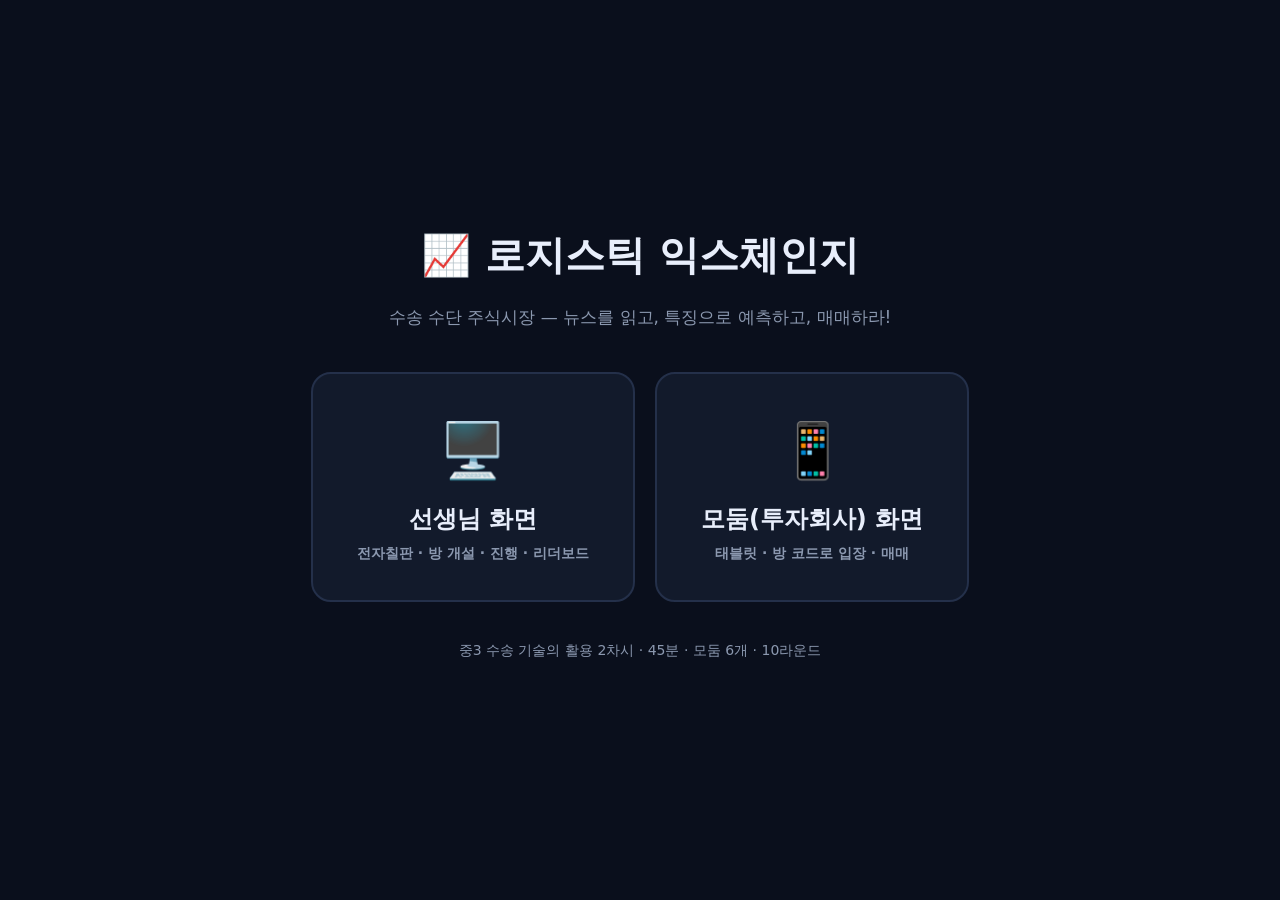
==== logistic-exchange/index.html @ 5c21dbdc "Add files via upload" ====
<!DOCTYPE html>
<html lang="ko">
<head>
<meta charset="UTF-8">
<meta name="viewport" content="width=device-width, initial-scale=1.0">
<title>로지스틱 익스체인지 📈 수송 주식시장</title>
<link rel="stylesheet" href="style.css">
</head>
<body>
<div class="role-wrap">
  <div>
    <h1 style="font-size:40px">📈 로지스틱 익스체인지</h1>
    <p class="muted" style="font-size:17px">수송 수단 주식시장 — 뉴스를 읽고, 특징으로 예측하고, 매매하라!</p>
  </div>
  <div class="role-btns">
    <a class="role-btn" href="teacher.html">
      <span class="big">🖥️</span>
      선생님 화면
      <span class="sub">전자칠판 · 방 개설 · 진행 · 리더보드</span>
    </a>
    <a class="role-btn" href="student.html">
      <span class="big">📱</span>
      모둠(투자회사) 화면
      <span class="sub">태블릿 · 방 코드로 입장 · 매매</span>
    </a>
  </div>
  <p class="muted">중3 수송 기술의 활용 2차시 · 45분 · 모둠 6개 · 10라운드</p>
</div>
</body>
</html>
---- logistic-exchange/style.css ----
/* ============================================================
   로지스틱 익스체인지 — 공통 스타일 (다크 트레이딩 테마)
   ============================================================ */
:root {
  --bg: #0a0f1c;
  --panel: #121a2b;
  --panel2: #182238;
  --line: #24304a;
  --text: #e8eefb;
  --dim: #8b98af;
  --green: #16c784;
  --red: #ea3943;
  --amber: #f5a524;
  --accent: #3b82f6;
  --radius: 14px;
}
* { box-sizing: border-box; -webkit-tap-highlight-color: transparent; }
html, body { margin: 0; padding: 0; }
body {
  background: var(--bg);
  color: var(--text);
  font-family: "Pretendard", "Noto Sans KR", "Malgun Gothic", system-ui, sans-serif;
  line-height: 1.5;
  min-height: 100vh;
}
h1, h2, h3 { margin: 0 0 .5em; font-weight: 800; }
button { font-family: inherit; }

.wrap { max-width: 1280px; margin: 0 auto; padding: 16px; }
.hidden { display: none !important; }

/* ---- 패널/카드 ---- */
.panel {
  background: var(--panel);
  border: 1px solid var(--line);
  border-radius: var(--radius);
  padding: 16px;
}
.panel + .panel { margin-top: 12px; }

/* ---- 버튼 ---- */
.btn {
  display: inline-block;
  background: var(--panel2);
  color: var(--text);
  border: 1px solid var(--line);
  border-radius: 12px;
  padding: 10px 18px;
  font-size: 16px;
  font-weight: 700;
  cursor: pointer;
  transition: transform .06s, background .15s, border-color .15s;
}
.btn:active { transform: scale(.97); }
.btn:hover { border-color: var(--accent); }
.btn:disabled { opacity: .35; cursor: not-allowed; }
.btn-primary { background: var(--accent); border-color: var(--accent); color: #fff; }
.btn-green { background: var(--green); border-color: var(--green); color: #04140d; }
.btn-red { background: var(--red); border-color: var(--red); color: #fff; }
.btn-amber { background: var(--amber); border-color: var(--amber); color: #201400; }
.btn-big { font-size: 22px; padding: 16px 28px; border-radius: 16px; }
.btn-huge { font-size: 30px; padding: 24px 40px; border-radius: 20px; }
.btn-ghost { background: transparent; }
.btn-sm { font-size: 13px; padding: 5px 10px; border-radius: 8px; }

/* ---- 입력 ---- */
input[type=text], input[type=number], input[type=tel], textarea, select {
  background: #0d1424;
  color: var(--text);
  border: 1px solid var(--line);
  border-radius: 10px;
  padding: 10px 12px;
  font-size: 16px;
  font-family: inherit;
  width: 100%;
}
input:focus, textarea:focus, select:focus { outline: 2px solid var(--accent); border-color: var(--accent); }
label { font-size: 13px; color: var(--dim); font-weight: 700; display: block; margin: 10px 0 4px; }

/* ---- 상단 바 ---- */
.topbar {
  display: flex; align-items: center; gap: 12px; flex-wrap: wrap;
  padding: 10px 16px;
  background: var(--panel);
  border-bottom: 1px solid var(--line);
  position: sticky; top: 0; z-index: 50;
}
.topbar .title { font-weight: 900; font-size: 18px; letter-spacing: .5px; }
.topbar .spacer { flex: 1; }
.chip {
  background: var(--panel2); border: 1px solid var(--line);
  border-radius: 999px; padding: 4px 12px; font-size: 14px; font-weight: 700;
  white-space: nowrap;
}
.chip b { color: var(--amber); }

/* 연결 상태 표시등 */
.conn { display: inline-flex; align-items: center; gap: 6px; font-size: 14px; font-weight: 700; }
.conn .dot { width: 12px; height: 12px; border-radius: 50%; background: var(--red); box-shadow: 0 0 8px var(--red); }
.conn.on .dot { background: var(--green); box-shadow: 0 0 8px var(--green); }

/* ---- 오프라인 배너 ---- */
.offline-banner {
  background: #3a1418; border: 1px solid var(--red); color: #ffd7da;
  border-radius: var(--radius); padding: 12px 16px; margin: 12px 0;
  font-weight: 700;
}
.offline-banner .row { display: flex; gap: 8px; margin-top: 8px; }
.offline-banner input { max-width: 160px; font-size: 20px; text-align: center; letter-spacing: 2px; }

/* ---- 뉴스 카드 ---- */
.news-grid { display: grid; grid-template-columns: repeat(3, 1fr); gap: 12px; }
@media (max-width: 820px) { .news-grid { grid-template-columns: 1fr; } }
.news-card {
  background: linear-gradient(160deg, var(--panel2), var(--panel));
  border: 1px solid var(--line);
  border-radius: var(--radius);
  padding: 14px 16px;
  position: relative;
  transition: opacity .5s, transform .4s, border-color .4s, box-shadow .4s;
  animation: popIn .35s ease both;
}
.news-card .tag {
  font-size: 12px; font-weight: 800; color: var(--amber);
  letter-spacing: 1px; margin-bottom: 4px;
}
.news-card h3 { font-size: 17px; margin: 0 0 6px; line-height: 1.35; }
.news-card p { font-size: 14px; color: var(--dim); margin: 0; }
.news-card.real {
  border-color: var(--amber);
  box-shadow: 0 0 24px rgba(245,165,36,.25);
  animation: shake .6s ease;
  transform: scale(1.03);
  z-index: 2;
}
.news-card.real .tag { color: var(--amber); }
.news-card.dummy { opacity: .38; filter: grayscale(.8); }
.news-card .noreact {
  margin-top: 8px; font-size: 13px; color: var(--dim);
  border-top: 1px dashed var(--line); padding-top: 6px;
}
.news-card.pickable { cursor: pointer; }
.news-card.picked { border-color: var(--accent); box-shadow: 0 0 16px rgba(59,130,246,.35); }
.news-card .pickmark {
  position: absolute; top: 10px; right: 12px; font-size: 20px;
}

/* ---- 해설 카드 ---- */
.note-card {
  background: #10233a; border: 1px solid var(--accent);
  border-radius: var(--radius); padding: 14px 16px; margin-top: 12px;
  animation: popIn .4s .3s ease both;
}
.note-card .h { font-size: 13px; font-weight: 800; color: var(--accent); letter-spacing: 1px; margin-bottom: 4px; }

/* ---- 가격 바 차트 ---- */
.price-board { display: grid; grid-template-columns: repeat(6, 1fr); gap: 10px; align-items: end; }
@media (max-width: 700px) { .price-board { grid-template-columns: repeat(3, 1fr); } }
.price-col { text-align: center; }
.price-col .barbox {
  height: 140px; display: flex; align-items: flex-end; justify-content: center;
}
.price-col .bar {
  width: 70%; border-radius: 8px 8px 0 0;
  background: linear-gradient(180deg, #35507e, #22314e);
  transition: height .8s cubic-bezier(.2,.8,.3,1), background .5s;
  min-height: 4px;
}
.price-col.up .bar { background: linear-gradient(180deg, var(--green), #0b5e40); }
.price-col.down .bar { background: linear-gradient(180deg, var(--red), #7b1d23); }
.price-col .emoji { font-size: 26px; }
.price-col .nm { font-size: 13px; color: var(--dim); font-weight: 700; }
.price-col .pr { font-size: 20px; font-weight: 900; font-variant-numeric: tabular-nums; }
.price-col .delta { font-size: 14px; font-weight: 800; min-height: 20px; }
.price-col.up .delta { color: var(--green); }
.price-col.down .delta { color: var(--red); }
.price-col.flat .delta { color: var(--dim); }

/* ---- 리더보드 ---- */
.lb-row {
  display: flex; align-items: center; gap: 10px;
  background: var(--panel2); border: 1px solid var(--line);
  border-radius: 12px; padding: 10px 14px; margin-bottom: 8px;
  transition: transform .5s;
  animation: popIn .3s ease both;
}
.lb-row .rank { font-size: 22px; font-weight: 900; width: 44px; color: var(--amber); }
.lb-row .name { font-size: 18px; font-weight: 800; flex: 1; }
.lb-row .hold { font-size: 13px; color: var(--dim); }
.lb-row .asset { font-size: 20px; font-weight: 900; font-variant-numeric: tabular-nums; }
.lb-row .move { width: 34px; text-align: center; font-weight: 900; }
.lb-row .move.up { color: var(--green); }
.lb-row .move.down { color: var(--red); }
.lb-row.first { border-color: var(--amber); box-shadow: 0 0 14px rgba(245,165,36,.2); }
.lb-row .ok { color: var(--green); font-size: 18px; }
.lb-row .wait { color: var(--dim); font-size: 13px; }

/* ---- 타이머 ---- */
.timer {
  font-size: 64px; font-weight: 900; text-align: center;
  font-variant-numeric: tabular-nums; letter-spacing: 2px;
  color: var(--green);
}
.timer.warn { color: var(--amber); }
.timer.danger { color: var(--red); animation: pulse 1s infinite; }
.timer-sm { font-size: 28px; }

/* ---- 종목 매매 카드 (학생) ---- */
.stock-grid { display: grid; grid-template-columns: repeat(2, 1fr); gap: 10px; }
@media (min-width: 900px) { .stock-grid { grid-template-columns: repeat(3, 1fr); } }
.stock-card {
  background: var(--panel2); border: 1px solid var(--line);
  border-radius: 12px; padding: 12px;
}
.stock-card .head { display: flex; align-items: center; gap: 8px; }
.stock-card .head .emoji { font-size: 26px; }
.stock-card .head .nm { font-weight: 800; font-size: 16px; flex: 1; }
.stock-card .head .pr { font-weight: 900; font-size: 18px; font-variant-numeric: tabular-nums; }
.stock-card .sub { font-size: 13px; color: var(--dim); margin: 4px 0 8px; display: flex; justify-content: space-between; }
.stock-card .pend { font-weight: 800; }
.stock-card .pend.buy { color: var(--green); }
.stock-card .pend.sell { color: var(--red); }
.stepper { display: flex; align-items: center; gap: 8px; }
.stepper button {
  width: 52px; height: 46px; font-size: 24px; font-weight: 900;
  border-radius: 10px; border: 1px solid var(--line);
  background: #0d1424; color: var(--text); cursor: pointer;
}
.stepper button:active { transform: scale(.94); }
.stepper .val { flex: 1; text-align: center; font-size: 20px; font-weight: 900; font-variant-numeric: tabular-nums; }
.stars-box { font-size: 12px; color: var(--amber); margin-top: 8px; line-height: 1.7; display: none; }
.stock-card.show-stars .stars-box { display: block; }
.stars-box .k { color: var(--dim); display: inline-block; width: 52px; }

/* ---- 결과/손익 ---- */
.pnl { font-size: 44px; font-weight: 900; text-align: center; margin: 8px 0; font-variant-numeric: tabular-nums; }
.pnl.plus { color: var(--green); }
.pnl.minus { color: var(--red); }
.judge { font-size: 26px; font-weight: 900; text-align: center; padding: 10px; border-radius: 12px; margin-bottom: 10px; }
.judge.ok { background: rgba(22,199,132,.12); color: var(--green); border: 1px solid var(--green); }
.judge.no { background: rgba(234,57,67,.12); color: var(--red); border: 1px solid var(--red); }

/* ---- 성적표 타임라인 ---- */
.report-item {
  border-left: 3px solid var(--line); padding: 8px 0 8px 14px; margin-left: 8px;
  position: relative;
}
.report-item::before {
  content: ""; position: absolute; left: -8px; top: 14px;
  width: 12px; height: 12px; border-radius: 50%;
  background: var(--panel2); border: 2px solid var(--dim);
}
.report-item.ok::before { background: var(--green); border-color: var(--green); }
.report-item.no::before { background: var(--red); border-color: var(--red); }
.report-item .r-title { font-weight: 800; }
.report-item .r-line { font-size: 14px; color: var(--dim); margin: 2px 0; }
.report-item .r-line b { color: var(--text); }
.badge {
  display: inline-block; background: var(--panel2); border: 1px solid var(--amber);
  color: var(--amber); font-weight: 800; border-radius: 999px;
  padding: 6px 14px; margin: 4px 6px 4px 0; font-size: 14px;
}

/* ---- 교사 화면 큰 표시 ---- */
.room-code {
  font-size: 90px; font-weight: 900; letter-spacing: 14px; text-align: center;
  color: var(--amber); text-shadow: 0 0 30px rgba(245,165,36,.4);
  font-variant-numeric: tabular-nums;
}
.round-code {
  font-size: 26px; font-weight: 900; color: var(--amber);
  border: 2px dashed var(--amber); border-radius: 12px; padding: 4px 16px;
  display: inline-block;
}
.big-label { font-size: 22px; font-weight: 800; }
.joined-grid { display: flex; flex-wrap: wrap; gap: 10px; justify-content: center; margin-top: 12px; }
.joined-card {
  background: var(--panel2); border: 1px solid var(--green);
  border-radius: 12px; padding: 12px 22px; font-size: 20px; font-weight: 800;
  animation: popIn .35s ease both;
}

/* ---- 조작 버튼 줄 ---- */
.controls { display: flex; flex-wrap: wrap; gap: 10px; align-items: center; }

/* ---- 애니메이션 ---- */
@keyframes popIn { from { opacity: 0; transform: translateY(10px) scale(.97); } to { opacity: 1; } }
@keyframes shake {
  0%,100% { transform: scale(1.03) rotate(0); }
  20% { transform: scale(1.05) rotate(-1.2deg); }
  40% { transform: scale(1.05) rotate(1.2deg); }
  60% { transform: scale(1.04) rotate(-.8deg); }
  80% { transform: scale(1.04) rotate(.8deg); }
}
@keyframes pulse { 50% { opacity: .55; } }
.flash-green { animation: flashG .9s ease; }
.flash-red { animation: flashR .9s ease; }
@keyframes flashG { 0% { background: rgba(22,199,132,.35); } 100% { background: transparent; } }
@keyframes flashR { 0% { background: rgba(234,57,67,.35); } 100% { background: transparent; } }

/* ---- 인덱스(역할 선택) ---- */
.role-wrap {
  min-height: 100vh; display: flex; flex-direction: column;
  align-items: center; justify-content: center; gap: 24px; padding: 24px; text-align: center;
}
.role-btns { display: flex; gap: 20px; flex-wrap: wrap; justify-content: center; }
.role-btn {
  background: var(--panel); border: 2px solid var(--line); border-radius: 20px;
  padding: 36px 44px; cursor: pointer; color: var(--text);
  font-size: 24px; font-weight: 900; min-width: 240px;
  transition: border-color .2s, transform .1s;
  text-decoration: none; display: block;
}
.role-btn:hover { border-color: var(--accent); transform: translateY(-3px); }
.role-btn .big { font-size: 54px; display: block; margin-bottom: 10px; }
.role-btn .sub { display: block; font-size: 14px; color: var(--dim); font-weight: 600; margin-top: 6px; }

/* 학생 하단 고정 확정 버튼 영역 */
.confirm-bar {
  position: sticky; bottom: 0; background: linear-gradient(180deg, transparent, var(--bg) 30%);
  padding: 14px 0 10px; z-index: 30;
}
.confirm-bar .btn { width: 100%; }

.muted { color: var(--dim); font-size: 14px; }
.center { text-align: center; }
.mt { margin-top: 12px; }
.row2 { display: grid; grid-template-columns: 1fr 1fr; gap: 12px; }
@media (max-width: 700px) { .row2 { grid-template-columns: 1fr; } }
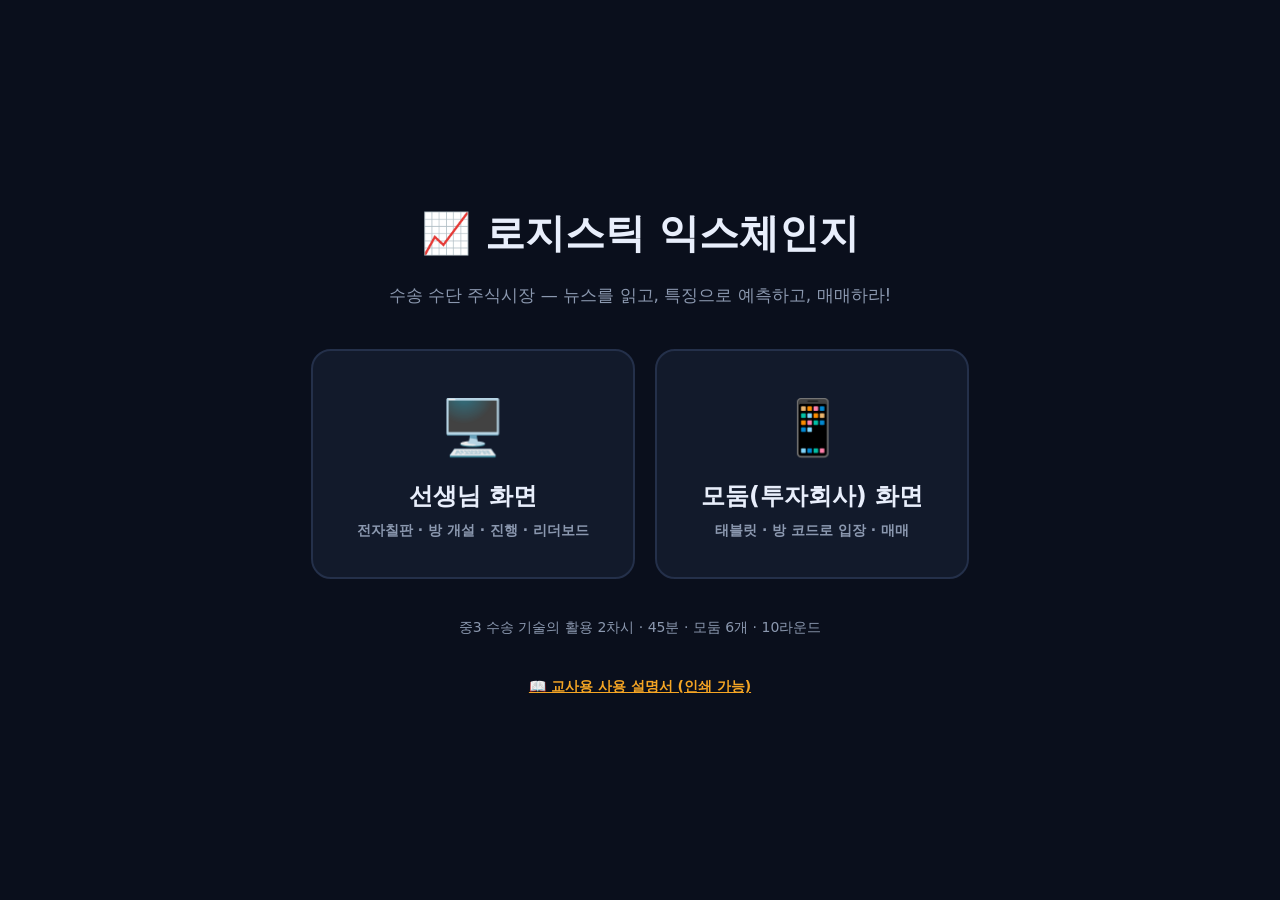
==== commit 791b7c0a: "하위 폴더 사본도 최신 버전으로 동기화 (guide.html 포함) Co-Authored-By: Claude Fable 5 <noreply@anthropic.com>" ====
--- a/logistic-exchange/index.html
+++ b/logistic-exchange/index.html
@@ -25,6 +25,7 @@
     </a>
   </div>
   <p class="muted">중3 수송 기술의 활용 2차시 · 45분 · 모둠 6개 · 10라운드</p>
+  <a href="guide.html" class="muted" style="color:var(--amber);font-weight:700">📖 교사용 사용 설명서 (인쇄 가능)</a>
 </div>
 </body>
 </html>
